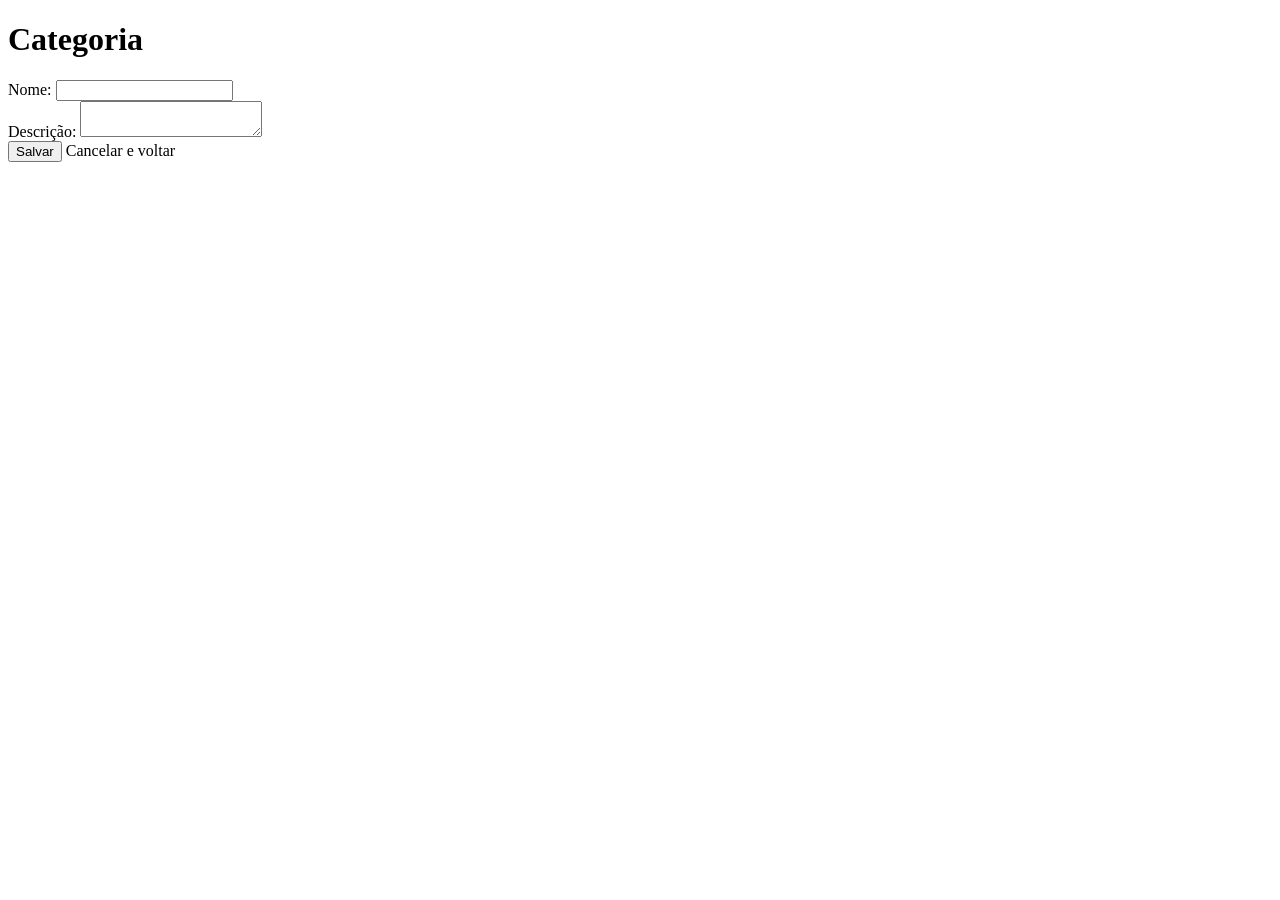
==== src/main/resources/templates/categorias/form.html @ 1524002d "feat: implementa CRUD web de categoria" ====
<!DOCTYPE html>
<html lang="pt-BR" xmlns:th="http://www.thymeleaf.org">
<head>
  <meta charset="UTF-8">
  <meta name="viewport" content="width=device-width, initial-scale=1.0">
  <title>Categoria - BiblioTec</title>
</head>
<body>

<h1 th:text="${categoria.id == null ? 'Nova Categoria' : 'Editar Categoria'}">
  Categoria
</h1>

<form th:action="@{/categorias}" th:object="${categoria}" method="post">

  <input type="hidden" th:field="*{id}">

  <div>
    <label for="nome">Nome:</label>
    <input type="text" id="nome" th:field="*{nome}" required>
  </div>

  <div>
    <label for="descricao">Descrição:</label>
    <textarea id="descricao" th:field="*{descricao}"></textarea>
  </div>

  <button type="submit">Salvar</button>

  <a th:href="@{/categorias}">Cancelar e voltar</a>

</form>

</body>
</html>
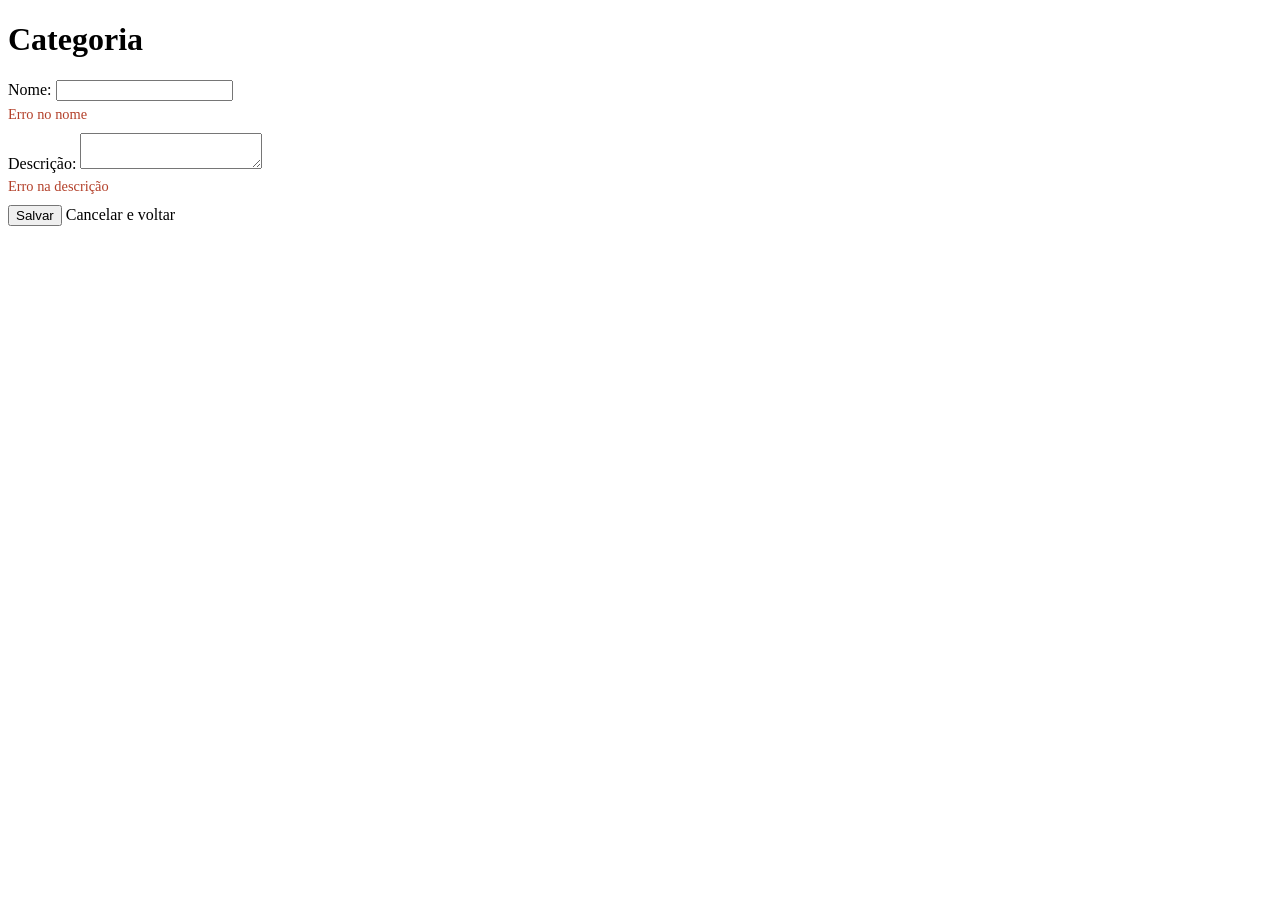
==== commit 734f41a2: "feat: valida categorias e impede nomes duplicados" ====
--- a/src/main/resources/templates/categorias/form.html
+++ b/src/main/resources/templates/categorias/form.html
@@ -5,6 +5,20 @@
   <meta charset="UTF-8">
   <meta name="viewport" content="width=device-width, initial-scale=1.0">
   <title>Categoria - BiblioTec</title>
+
+  <style>
+    .erro {
+      margin: 5px 0 10px;
+      color: #b3402a;
+      font-size: 0.9rem;
+    }
+
+    input.campo-erro,
+    textarea.campo-erro {
+      border: 1px solid #b3402a;
+      background-color: #fdf1ef;
+    }
+  </style>
 </head>
 <body>
 
@@ -18,12 +32,31 @@
 
   <div>
     <label for="nome">Nome:</label>
-    <input type="text" id="nome" th:field="*{nome}" required>
+    <input
+            type="text"
+            id="nome"
+            th:field="*{nome}"
+            th:errorclass="campo-erro">
+
+    <p class="erro"
+       th:if="${#fields.hasErrors('nome')}"
+       th:errors="*{nome}">
+      Erro no nome
+    </p>
   </div>
 
   <div>
     <label for="descricao">Descrição:</label>
-    <textarea id="descricao" th:field="*{descricao}"></textarea>
+    <textarea
+            id="descricao"
+            th:field="*{descricao}"
+            th:errorclass="campo-erro"></textarea>
+
+    <p class="erro"
+       th:if="${#fields.hasErrors('descricao')}"
+       th:errors="*{descricao}">
+      Erro na descrição
+    </p>
   </div>
 
   <button type="submit">Salvar</button>
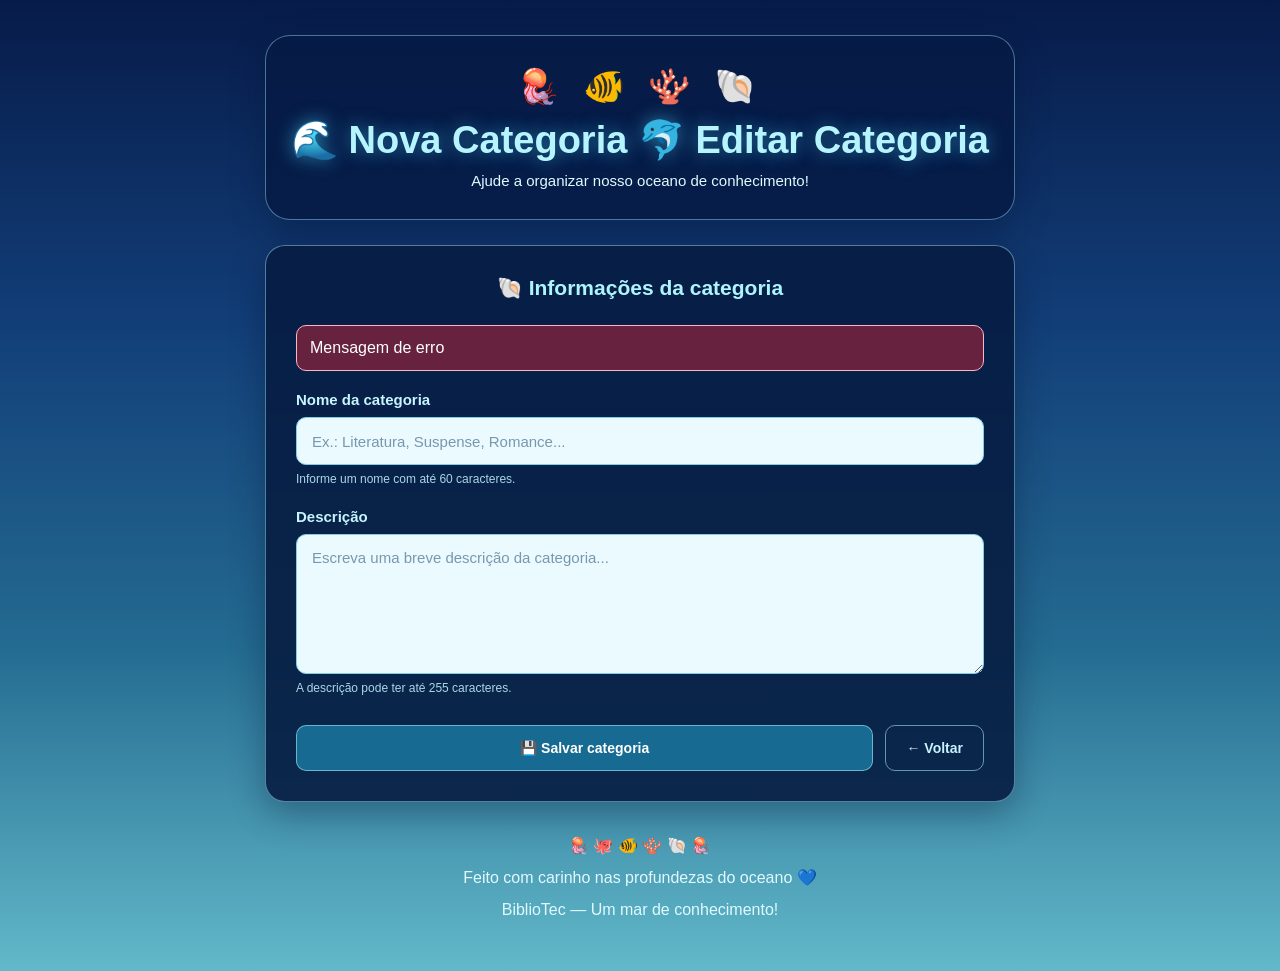
==== commit 06ae6675: "feat(categoria): finaliza CRUD web de categorias" ====
--- a/src/main/resources/templates/categorias/form.html
+++ b/src/main/resources/templates/categorias/form.html
@@ -1,69 +1,440 @@
 
 <!DOCTYPE html>
 <html lang="pt-BR" xmlns:th="http://www.thymeleaf.org">
+
 <head>
   <meta charset="UTF-8">
   <meta name="viewport" content="width=device-width, initial-scale=1.0">
-  <title>Categoria - BiblioTec</title>
+
+  <title>Categoria | BiblioTec</title>
 
   <style>
-    .erro {
-      margin: 5px 0 10px;
-      color: #b3402a;
-      font-size: 0.9rem;
-    }
-
-    input.campo-erro,
-    textarea.campo-erro {
-      border: 1px solid #b3402a;
-      background-color: #fdf1ef;
+    * {
+        margin: 0;
+        padding: 0;
+        box-sizing: border-box;
+    }
+
+    body {
+        font-family: 'Trebuchet MS', sans-serif;
+        min-height: 100vh;
+        overflow-x: hidden;
+        color: #e9faff;
+        background: linear-gradient(
+            180deg,
+            #071b49,
+            #123e78,
+            #246b91,
+            #62b9c9
+        );
+        padding: 35px 20px;
+        position: relative;
+    }
+
+    /* Bolhas do oceano */
+
+    .bolhas {
+        position: fixed;
+        inset: 0;
+        pointer-events: none;
+        overflow: hidden;
+        z-index: 0;
+    }
+
+    .bolhas span {
+        position: absolute;
+        bottom: -80px;
+        width: 20px;
+        height: 20px;
+        border: 2px solid #b8f5ff88;
+        border-radius: 50%;
+        background: #ffffff18;
+        animation: subir 12s linear infinite;
+    }
+
+    .bolhas span:nth-child(1) {
+        left: 5%;
+        animation-delay: 0s;
+    }
+
+    .bolhas span:nth-child(2) {
+        left: 18%;
+        animation-delay: 3s;
+        width: 30px;
+        height: 30px;
+    }
+
+    .bolhas span:nth-child(3) {
+        left: 35%;
+        animation-delay: 6s;
+    }
+
+    .bolhas span:nth-child(4) {
+        left: 55%;
+        animation-delay: 2s;
+        width: 35px;
+        height: 35px;
+    }
+
+    .bolhas span:nth-child(5) {
+        left: 72%;
+        animation-delay: 5s;
+    }
+
+    .bolhas span:nth-child(6) {
+        left: 90%;
+        animation-delay: 1s;
+        width: 28px;
+        height: 28px;
+    }
+
+    @keyframes subir {
+        0% {
+            transform: translateY(0);
+            opacity: 0;
+        }
+
+        20% {
+            opacity: 1;
+        }
+
+        100% {
+            transform: translateY(-120vh);
+            opacity: 0;
+        }
+    }
+
+    /* Conteúdo */
+
+    .conteudo {
+        position: relative;
+        z-index: 1;
+        max-width: 750px;
+        margin: auto;
+    }
+
+    header {
+        text-align: center;
+        padding: 30px 20px;
+        margin-bottom: 25px;
+        background: #061b45d9;
+        border: 1px solid #9cecff70;
+        border-radius: 25px;
+        box-shadow: 0 10px 35px #00102e55;
+    }
+
+    .decoracao {
+        font-size: 34px;
+        letter-spacing: 7px;
+        margin-bottom: 12px;
+    }
+
+    h1 {
+        color: #b6f5ff;
+        font-size: clamp(27px, 5vw, 38px);
+        text-shadow: 0 0 18px #47d9ff80;
+        margin-bottom: 10px;
+    }
+
+    header p {
+        color: #e1faff;
+        font-size: 15px;
+    }
+
+    .agua-viva {
+        display: inline-block;
+        animation: flutuar 3s ease-in-out infinite;
+    }
+
+    @keyframes flutuar {
+        0%, 100% {
+            transform: translateY(0) rotate(-5deg);
+        }
+
+        50% {
+            transform: translateY(-12px) rotate(5deg);
+        }
+    }
+
+    /* Cartão do formulário */
+
+    .formulario-container {
+        padding: 30px;
+        background: #071d43e8;
+        border: 1px solid #a9edff75;
+        border-radius: 20px;
+        box-shadow: 0 12px 35px #00102e55;
+    }
+
+    .subtitulo {
+        margin-bottom: 25px;
+        color: #aef4ff;
+        font-size: 21px;
+        text-align: center;
+    }
+
+    .grupo-campo {
+        margin-bottom: 22px;
+    }
+
+    label {
+        display: block;
+        margin-bottom: 9px;
+        color: #c7f6ff;
+        font-size: 15px;
+        font-weight: bold;
+    }
+
+    input[type="text"],
+    textarea {
+        display: block;
+        width: 100%;
+        padding: 14px 15px;
+        border: 1px solid #83cce5;
+        border-radius: 10px;
+        outline: none;
+        background: #eafaff;
+        color: #123e78;
+        font-family: inherit;
+        font-size: 15px;
+        transition: 0.3s;
+    }
+
+    input[type="text"] {
+        min-height: 48px;
+    }
+
+    textarea {
+        min-height: 140px;
+        resize: vertical;
+    }
+
+    input:focus,
+    textarea:focus {
+        border-color: #61e4ff;
+        box-shadow: 0 0 0 3px #61e4ff35;
+    }
+
+    input::placeholder,
+    textarea::placeholder {
+        color: #7898ad;
+    }
+
+    .ajuda {
+        display: block;
+        margin-top: 7px;
+        color: #a9d8e8;
+        font-size: 12px;
+    }
+
+    /* Botões */
+
+    .botoes {
+        display: flex;
+        flex-wrap: wrap;
+        gap: 12px;
+        margin-top: 30px;
+    }
+
+    .botao {
+        display: inline-flex;
+        align-items: center;
+        justify-content: center;
+        min-height: 46px;
+        padding: 12px 20px;
+        border: 1px solid #a9edff90;
+        border-radius: 10px;
+        font-family: inherit;
+        font-size: 14px;
+        font-weight: bold;
+        text-decoration: none;
+        cursor: pointer;
+        transition: 0.25s;
+    }
+
+    .botao-salvar {
+        background: #176a91;
+        color: white;
+        flex: 1;
+    }
+
+    .botao-salvar:hover {
+        background: #258eb4;
+        transform: translateY(-2px);
+    }
+
+    .botao-voltar {
+        background: transparent;
+        color: #c5f3ff;
+    }
+
+    .botao-voltar:hover {
+        background: #438bb65c;
+    }
+
+    .mensagem-erro {
+        margin-bottom: 20px;
+        padding: 13px;
+        border: 1px solid #ffb3c4;
+        border-radius: 10px;
+        background: #7f233dcc;
+        color: white;
+    }
+
+    /* Rodapé */
+
+    .rodape {
+        padding: 28px 10px 10px;
+        color: #e0faff;
+        line-height: 2;
+        text-align: center;
+    }
+
+    .rodape p {
+        color: #e0faff;
+    }
+
+    @media (max-width: 600px) {
+        body {
+            padding: 20px 12px;
+        }
+
+        header {
+            padding: 25px 12px;
+        }
+
+        .formulario-container {
+            padding: 20px 15px;
+        }
+
+        .botoes {
+            flex-direction: column;
+        }
+
+        .botao {
+            width: 100%;
+        }
+
+        .decoracao {
+            font-size: 25px;
+            letter-spacing: 3px;
+        }
+    }
+
+    @media (prefers-reduced-motion: reduce) {
+        *,
+        *::before,
+        *::after {
+            animation-duration: 0.01ms !important;
+            animation-iteration-count: 1 !important;
+            transition-duration: 0.01ms !important;
+        }
     }
   </style>
 </head>
+
 <body>
 
-<h1 th:text="${categoria.id == null ? 'Nova Categoria' : 'Editar Categoria'}">
-  Categoria
-</h1>
-
-<form th:action="@{/categorias}" th:object="${categoria}" method="post">
-
-  <input type="hidden" th:field="*{id}">
-
-  <div>
-    <label for="nome">Nome:</label>
-    <input
-            type="text"
-            id="nome"
-            th:field="*{nome}"
-            th:errorclass="campo-erro">
-
-    <p class="erro"
-       th:if="${#fields.hasErrors('nome')}"
-       th:errors="*{nome}">
-      Erro no nome
-    </p>
-  </div>
-
-  <div>
-    <label for="descricao">Descrição:</label>
-    <textarea
-            id="descricao"
-            th:field="*{descricao}"
-            th:errorclass="campo-erro"></textarea>
-
-    <p class="erro"
-       th:if="${#fields.hasErrors('descricao')}"
-       th:errors="*{descricao}">
-      Erro na descrição
-    </p>
-  </div>
-
-  <button type="submit">Salvar</button>
-
-  <a th:href="@{/categorias}">Cancelar e voltar</a>
-
-</form>
+<div class="bolhas" aria-hidden="true">
+  <span></span>
+  <span></span>
+  <span></span>
+  <span></span>
+  <span></span>
+  <span></span>
+</div>
+
+<main class="conteudo">
+
+  <header>
+    <div class="decoracao">
+      <span class="agua-viva">🪼</span>
+      🐠 🪸 🐚
+    </div>
+
+    <h1>
+            <span th:if="${categoria.id == null}">
+                🌊 Nova Categoria
+            </span>
+
+      <span th:unless="${categoria.id == null}">
+                🐬 Editar Categoria
+            </span>
+    </h1>
+
+    <p>Ajude a organizar nosso oceano de conhecimento!</p>
+  </header>
+
+  <section class="formulario-container">
+
+    <h2 class="subtitulo">
+      🐚 Informações da categoria
+    </h2>
+
+    <div class="mensagem-erro"
+         th:if="${erro != null}"
+         th:text="${erro}">
+      Mensagem de erro
+    </div>
+
+    <form th:action="@{/categorias}"
+          th:object="${categoria}"
+          method="post">
+
+      <input type="hidden" th:field="*{id}">
+
+      <div class="grupo-campo">
+        <label for="nome">Nome da categoria</label>
+
+        <input type="text"
+               id="nome"
+               th:field="*{nome}"
+               placeholder="Ex.: Literatura, Suspense, Romance..."
+               maxlength="60"
+               required>
+
+        <small class="ajuda">
+          Informe um nome com até 60 caracteres.
+        </small>
+      </div>
+
+      <div class="grupo-campo">
+        <label for="descricao">Descrição</label>
+
+        <textarea id="descricao"
+                  th:field="*{descricao}"
+                  maxlength="255"
+                  placeholder="Escreva uma breve descrição da categoria..."></textarea>
+
+        <small class="ajuda">
+          A descrição pode ter até 255 caracteres.
+        </small>
+      </div>
+
+      <div class="botoes">
+
+        <button type="submit" class="botao botao-salvar">
+          💾 Salvar categoria
+        </button>
+
+        <a th:href="@{/categorias}"
+           class="botao botao-voltar">
+          ← Voltar
+        </a>
+
+      </div>
+
+    </form>
+
+  </section>
+
+  <footer class="rodape">
+    <p>🪼 🐙 🐠 🪸 🐚 🪼</p>
+    <p>Feito com carinho nas profundezas do oceano 💙</p>
+    <p>BiblioTec — Um mar de conhecimento!</p>
+  </footer>
+
+</main>
 
 </body>
 </html>
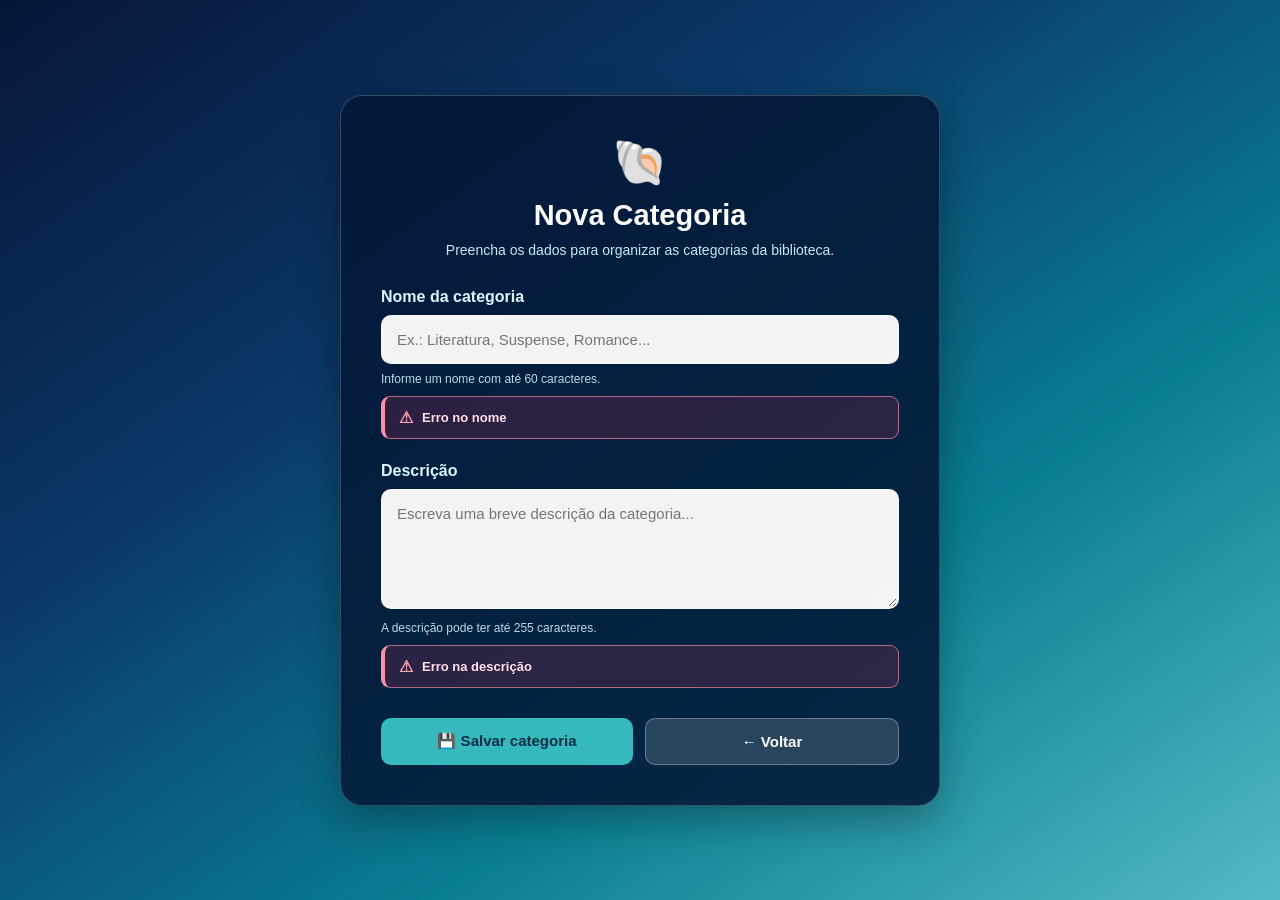
==== commit 4b32fdc6: "fix(categoria): finaliza ajustes do CRUD e configuracoes" ====
--- a/src/main/resources/templates/categorias/form.html
+++ b/src/main/resources/templates/categorias/form.html
@@ -6,7 +6,9 @@
   <meta charset="UTF-8">
   <meta name="viewport" content="width=device-width, initial-scale=1.0">
 
-  <title>Categoria | BiblioTec</title>
+  <title th:text="${categoria.id == null ? 'Nova Categoria' : 'Editar Categoria'} + ' | BiblioTec'">
+    BiblioTec - Categoria
+  </title>
 
   <style>
     * {
@@ -16,76 +18,63 @@
     }
 
     body {
-        font-family: 'Trebuchet MS', sans-serif;
         min-height: 100vh;
+        font-family: 'Trebuchet MS', Arial, sans-serif;
+        color: #ffffff;
+        background: linear-gradient(145deg, #061638, #0b3766, #087e91, #54b9c4);
+        display: flex;
+        flex-direction: column;
+        align-items: center;
+        justify-content: center;
+        padding: 30px 15px;
         overflow-x: hidden;
-        color: #e9faff;
-        background: linear-gradient(
-            180deg,
-            #071b49,
-            #123e78,
-            #246b91,
-            #62b9c9
-        );
-        padding: 35px 20px;
-        position: relative;
-    }
-
-    /* Bolhas do oceano */
+    }
 
     .bolhas {
         position: fixed;
         inset: 0;
+        overflow: hidden;
         pointer-events: none;
-        overflow: hidden;
         z-index: 0;
     }
 
-    .bolhas span {
+    .bolha {
         position: absolute;
-        bottom: -80px;
-        width: 20px;
-        height: 20px;
-        border: 2px solid #b8f5ff88;
+        bottom: -100px;
+        width: 25px;
+        height: 25px;
+        border: 2px solid rgba(255, 255, 255, 0.25);
         border-radius: 50%;
-        background: #ffffff18;
-        animation: subir 12s linear infinite;
-    }
-
-    .bolhas span:nth-child(1) {
-        left: 5%;
-        animation-delay: 0s;
-    }
-
-    .bolhas span:nth-child(2) {
-        left: 18%;
-        animation-delay: 3s;
-        width: 30px;
-        height: 30px;
-    }
-
-    .bolhas span:nth-child(3) {
-        left: 35%;
-        animation-delay: 6s;
-    }
-
-    .bolhas span:nth-child(4) {
+        animation: subir 12s infinite ease-in;
+    }
+
+    .bolha:nth-child(1) {
+        left: 10%;
+        animation-duration: 10s;
+    }
+
+    .bolha:nth-child(2) {
+        left: 30%;
+        width: 40px;
+        height: 40px;
+        animation-duration: 14s;
+    }
+
+    .bolha:nth-child(3) {
         left: 55%;
-        animation-delay: 2s;
+        animation-duration: 11s;
+    }
+
+    .bolha:nth-child(4) {
+        left: 75%;
         width: 35px;
         height: 35px;
-    }
-
-    .bolhas span:nth-child(5) {
-        left: 72%;
-        animation-delay: 5s;
-    }
-
-    .bolhas span:nth-child(6) {
+        animation-duration: 16s;
+    }
+
+    .bolha:nth-child(5) {
         left: 90%;
-        animation-delay: 1s;
-        width: 28px;
-        height: 28px;
+        animation-duration: 13s;
     }
 
     @keyframes subir {
@@ -95,239 +84,182 @@
         }
 
         20% {
-            opacity: 1;
+            opacity: 0.7;
         }
 
         100% {
-            transform: translateY(-120vh);
+            transform: translateY(-110vh);
             opacity: 0;
         }
     }
 
-    /* Conteúdo */
-
-    .conteudo {
+    .formulario-container {
         position: relative;
         z-index: 1;
-        max-width: 750px;
-        margin: auto;
-    }
-
-    header {
+        width: 100%;
+        max-width: 600px;
+        padding: 40px;
+        border-radius: 22px;
+        background: rgba(3, 24, 55, 0.88);
+        border: 1px solid rgba(255, 255, 255, 0.2);
+        box-shadow: 0 15px 40px rgba(0, 0, 0, 0.3);
+    }
+
+    .cabecalho {
         text-align: center;
-        padding: 30px 20px;
-        margin-bottom: 25px;
-        background: #061b45d9;
-        border: 1px solid #9cecff70;
-        border-radius: 25px;
-        box-shadow: 0 10px 35px #00102e55;
-    }
-
-    .decoracao {
-        font-size: 34px;
-        letter-spacing: 7px;
-        margin-bottom: 12px;
-    }
-
-    h1 {
-        color: #b6f5ff;
-        font-size: clamp(27px, 5vw, 38px);
-        text-shadow: 0 0 18px #47d9ff80;
+        margin-bottom: 30px;
+    }
+
+    .cabecalho .icone {
+        font-size: 45px;
         margin-bottom: 10px;
     }
 
-    header p {
-        color: #e1faff;
-        font-size: 15px;
-    }
-
-    .agua-viva {
-        display: inline-block;
-        animation: flutuar 3s ease-in-out infinite;
-    }
-
-    @keyframes flutuar {
-        0%, 100% {
-            transform: translateY(0) rotate(-5deg);
-        }
-
-        50% {
-            transform: translateY(-12px) rotate(5deg);
-        }
-    }
-
-    /* Cartão do formulário */
-
-    .formulario-container {
-        padding: 30px;
-        background: #071d43e8;
-        border: 1px solid #a9edff75;
-        border-radius: 20px;
-        box-shadow: 0 12px 35px #00102e55;
-    }
-
-    .subtitulo {
-        margin-bottom: 25px;
-        color: #aef4ff;
-        font-size: 21px;
-        text-align: center;
+    .cabecalho h1 {
+        font-size: 29px;
+        margin-bottom: 10px;
+    }
+
+    .cabecalho p {
+        color: #c5eaf0;
+        font-size: 14px;
     }
 
     .grupo-campo {
-        margin-bottom: 22px;
-    }
-
-    label {
+        margin-bottom: 23px;
+    }
+
+    .grupo-campo label {
         display: block;
         margin-bottom: 9px;
-        color: #c7f6ff;
-        font-size: 15px;
         font-weight: bold;
-    }
-
-    input[type="text"],
-    textarea {
-        display: block;
+        color: #d9f7ff;
+    }
+
+    .grupo-campo input,
+    .grupo-campo textarea {
         width: 100%;
-        padding: 14px 15px;
-        border: 1px solid #83cce5;
+        padding: 14px;
+        border: 2px solid rgba(255, 255, 255, 0.25);
         border-radius: 10px;
         outline: none;
-        background: #eafaff;
-        color: #123e78;
+        background: rgba(255, 255, 255, 0.95);
+        color: #12334d;
         font-family: inherit;
         font-size: 15px;
         transition: 0.3s;
     }
 
-    input[type="text"] {
-        min-height: 48px;
-    }
-
-    textarea {
-        min-height: 140px;
+    .grupo-campo input:focus,
+    .grupo-campo textarea:focus {
+        border-color: #54d6df;
+        box-shadow: 0 0 10px rgba(84, 214, 223, 0.35);
+    }
+
+    .grupo-campo textarea {
+        min-height: 120px;
         resize: vertical;
-    }
-
-    input:focus,
-    textarea:focus {
-        border-color: #61e4ff;
-        box-shadow: 0 0 0 3px #61e4ff35;
-    }
-
-    input::placeholder,
-    textarea::placeholder {
-        color: #7898ad;
     }
 
     .ajuda {
         display: block;
-        margin-top: 7px;
-        color: #a9d8e8;
+        margin-top: 8px;
+        color: #b9dce8;
         font-size: 12px;
     }
 
-    /* Botões */
+    /* Mensagens de validação */
+    .erro {
+        display: flex;
+        align-items: center;
+        gap: 9px;
+        margin-top: 10px;
+        padding: 11px 14px;
+        color: #ffe1e8;
+        background: rgba(190, 48, 83, 0.22);
+        border: 1px solid rgba(255, 143, 168, 0.65);
+        border-left: 4px solid #ff8fa8;
+        border-radius: 9px;
+        font-size: 13px;
+        font-weight: bold;
+        animation: aparecer 0.3s ease;
+    }
+
+    .erro::before {
+        content: "⚠";
+        font-size: 16px;
+        color: #ff9db2;
+    }
+
+    .grupo-campo input.campo-erro,
+    .grupo-campo textarea.campo-erro {
+        border-color: #ff8fa8;
+        background: #fff0f3;
+    }
+
+    @keyframes aparecer {
+        from {
+            opacity: 0;
+            transform: translateY(-5px);
+        }
+
+        to {
+            opacity: 1;
+            transform: translateY(0);
+        }
+    }
 
     .botoes {
         display: flex;
-        flex-wrap: wrap;
         gap: 12px;
         margin-top: 30px;
     }
 
     .botao {
-        display: inline-flex;
-        align-items: center;
-        justify-content: center;
-        min-height: 46px;
-        padding: 12px 20px;
-        border: 1px solid #a9edff90;
+        flex: 1;
+        padding: 14px;
+        border: none;
         border-radius: 10px;
+        text-align: center;
+        text-decoration: none;
         font-family: inherit;
-        font-size: 14px;
+        font-size: 15px;
         font-weight: bold;
-        text-decoration: none;
         cursor: pointer;
-        transition: 0.25s;
+        transition: 0.3s;
     }
 
     .botao-salvar {
-        background: #176a91;
-        color: white;
-        flex: 1;
+        background: #35b9bd;
+        color: #062d43;
     }
 
     .botao-salvar:hover {
-        background: #258eb4;
+        background: #65dce0;
         transform: translateY(-2px);
     }
 
     .botao-voltar {
-        background: transparent;
-        color: #c5f3ff;
+        background: rgba(255, 255, 255, 0.15);
+        color: #ffffff;
+        border: 1px solid rgba(255, 255, 255, 0.3);
     }
 
     .botao-voltar:hover {
-        background: #438bb65c;
-    }
-
-    .mensagem-erro {
-        margin-bottom: 20px;
-        padding: 13px;
-        border: 1px solid #ffb3c4;
-        border-radius: 10px;
-        background: #7f233dcc;
-        color: white;
-    }
-
-    /* Rodapé */
-
-    .rodape {
-        padding: 28px 10px 10px;
-        color: #e0faff;
-        line-height: 2;
-        text-align: center;
-    }
-
-    .rodape p {
-        color: #e0faff;
+        background: rgba(255, 255, 255, 0.25);
     }
 
     @media (max-width: 600px) {
-        body {
-            padding: 20px 12px;
-        }
-
-        header {
-            padding: 25px 12px;
-        }
-
         .formulario-container {
-            padding: 20px 15px;
+            padding: 25px 20px;
         }
 
         .botoes {
             flex-direction: column;
         }
 
-        .botao {
-            width: 100%;
-        }
-
-        .decoracao {
-            font-size: 25px;
-            letter-spacing: 3px;
-        }
-    }
-
-    @media (prefers-reduced-motion: reduce) {
-        *,
-        *::before,
-        *::after {
-            animation-duration: 0.01ms !important;
-            animation-iteration-count: 1 !important;
-            transition-duration: 0.01ms !important;
+        .cabecalho h1 {
+            font-size: 24px;
         }
     }
   </style>
@@ -335,104 +267,88 @@
 
 <body>
 
-<div class="bolhas" aria-hidden="true">
-  <span></span>
-  <span></span>
-  <span></span>
-  <span></span>
-  <span></span>
-  <span></span>
+<div class="bolhas">
+  <div class="bolha"></div>
+  <div class="bolha"></div>
+  <div class="bolha"></div>
+  <div class="bolha"></div>
+  <div class="bolha"></div>
 </div>
 
-<main class="conteudo">
-
-  <header>
-    <div class="decoracao">
-      <span class="agua-viva">🪼</span>
-      🐠 🪸 🐚
+<main class="formulario-container">
+
+  <header class="cabecalho">
+    <div class="icone">🐚</div>
+
+    <h1 th:text="${categoria.id == null ? 'Nova Categoria' : 'Editar Categoria'}">
+      Nova Categoria
+    </h1>
+
+    <p>Preencha os dados para organizar as categorias da biblioteca.</p>
+  </header>
+
+  <form th:action="@{/categorias}"
+        th:object="${categoria}"
+        method="post">
+
+    <input type="hidden" th:field="*{id}">
+
+    <div class="grupo-campo">
+
+      <label for="nome">Nome da categoria</label>
+
+      <input type="text"
+             id="nome"
+             th:field="*{nome}"
+             th:errorclass="campo-erro"
+             placeholder="Ex.: Literatura, Suspense, Romance...">
+
+      <small class="ajuda">
+        Informe um nome com até 60 caracteres.
+      </small>
+
+      <p class="erro"
+         th:if="${#fields.hasErrors('nome')}"
+         th:errors="*{nome}">
+        Erro no nome
+      </p>
+
     </div>
 
-    <h1>
-            <span th:if="${categoria.id == null}">
-                🌊 Nova Categoria
-            </span>
-
-      <span th:unless="${categoria.id == null}">
-                🐬 Editar Categoria
-            </span>
-    </h1>
-
-    <p>Ajude a organizar nosso oceano de conhecimento!</p>
-  </header>
-
-  <section class="formulario-container">
-
-    <h2 class="subtitulo">
-      🐚 Informações da categoria
-    </h2>
-
-    <div class="mensagem-erro"
-         th:if="${erro != null}"
-         th:text="${erro}">
-      Mensagem de erro
+    <div class="grupo-campo">
+
+      <label for="descricao">Descrição</label>
+
+      <textarea id="descricao"
+                th:field="*{descricao}"
+                th:errorclass="campo-erro"
+                placeholder="Escreva uma breve descrição da categoria..."></textarea>
+
+      <small class="ajuda">
+        A descrição pode ter até 255 caracteres.
+      </small>
+
+      <p class="erro"
+         th:if="${#fields.hasErrors('descricao')}"
+         th:errors="*{descricao}">
+        Erro na descrição
+      </p>
+
     </div>
 
-    <form th:action="@{/categorias}"
-          th:object="${categoria}"
-          method="post">
-
-      <input type="hidden" th:field="*{id}">
-
-      <div class="grupo-campo">
-        <label for="nome">Nome da categoria</label>
-
-        <input type="text"
-               id="nome"
-               th:field="*{nome}"
-               placeholder="Ex.: Literatura, Suspense, Romance..."
-               maxlength="60"
-               required>
-
-        <small class="ajuda">
-          Informe um nome com até 60 caracteres.
-        </small>
-      </div>
-
-      <div class="grupo-campo">
-        <label for="descricao">Descrição</label>
-
-        <textarea id="descricao"
-                  th:field="*{descricao}"
-                  maxlength="255"
-                  placeholder="Escreva uma breve descrição da categoria..."></textarea>
-
-        <small class="ajuda">
-          A descrição pode ter até 255 caracteres.
-        </small>
-      </div>
-
-      <div class="botoes">
-
-        <button type="submit" class="botao botao-salvar">
-          💾 Salvar categoria
-        </button>
-
-        <a th:href="@{/categorias}"
-           class="botao botao-voltar">
-          ← Voltar
-        </a>
-
-      </div>
-
-    </form>
-
-  </section>
-
-  <footer class="rodape">
-    <p>🪼 🐙 🐠 🪸 🐚 🪼</p>
-    <p>Feito com carinho nas profundezas do oceano 💙</p>
-    <p>BiblioTec — Um mar de conhecimento!</p>
-  </footer>
+    <div class="botoes">
+
+      <button type="submit" class="botao botao-salvar">
+        💾 Salvar categoria
+      </button>
+
+      <a th:href="@{/categorias}" class="botao botao-voltar">
+        ← Voltar
+      </a>
+
+    </div>
+
+  </form>
 
 </main>
 
